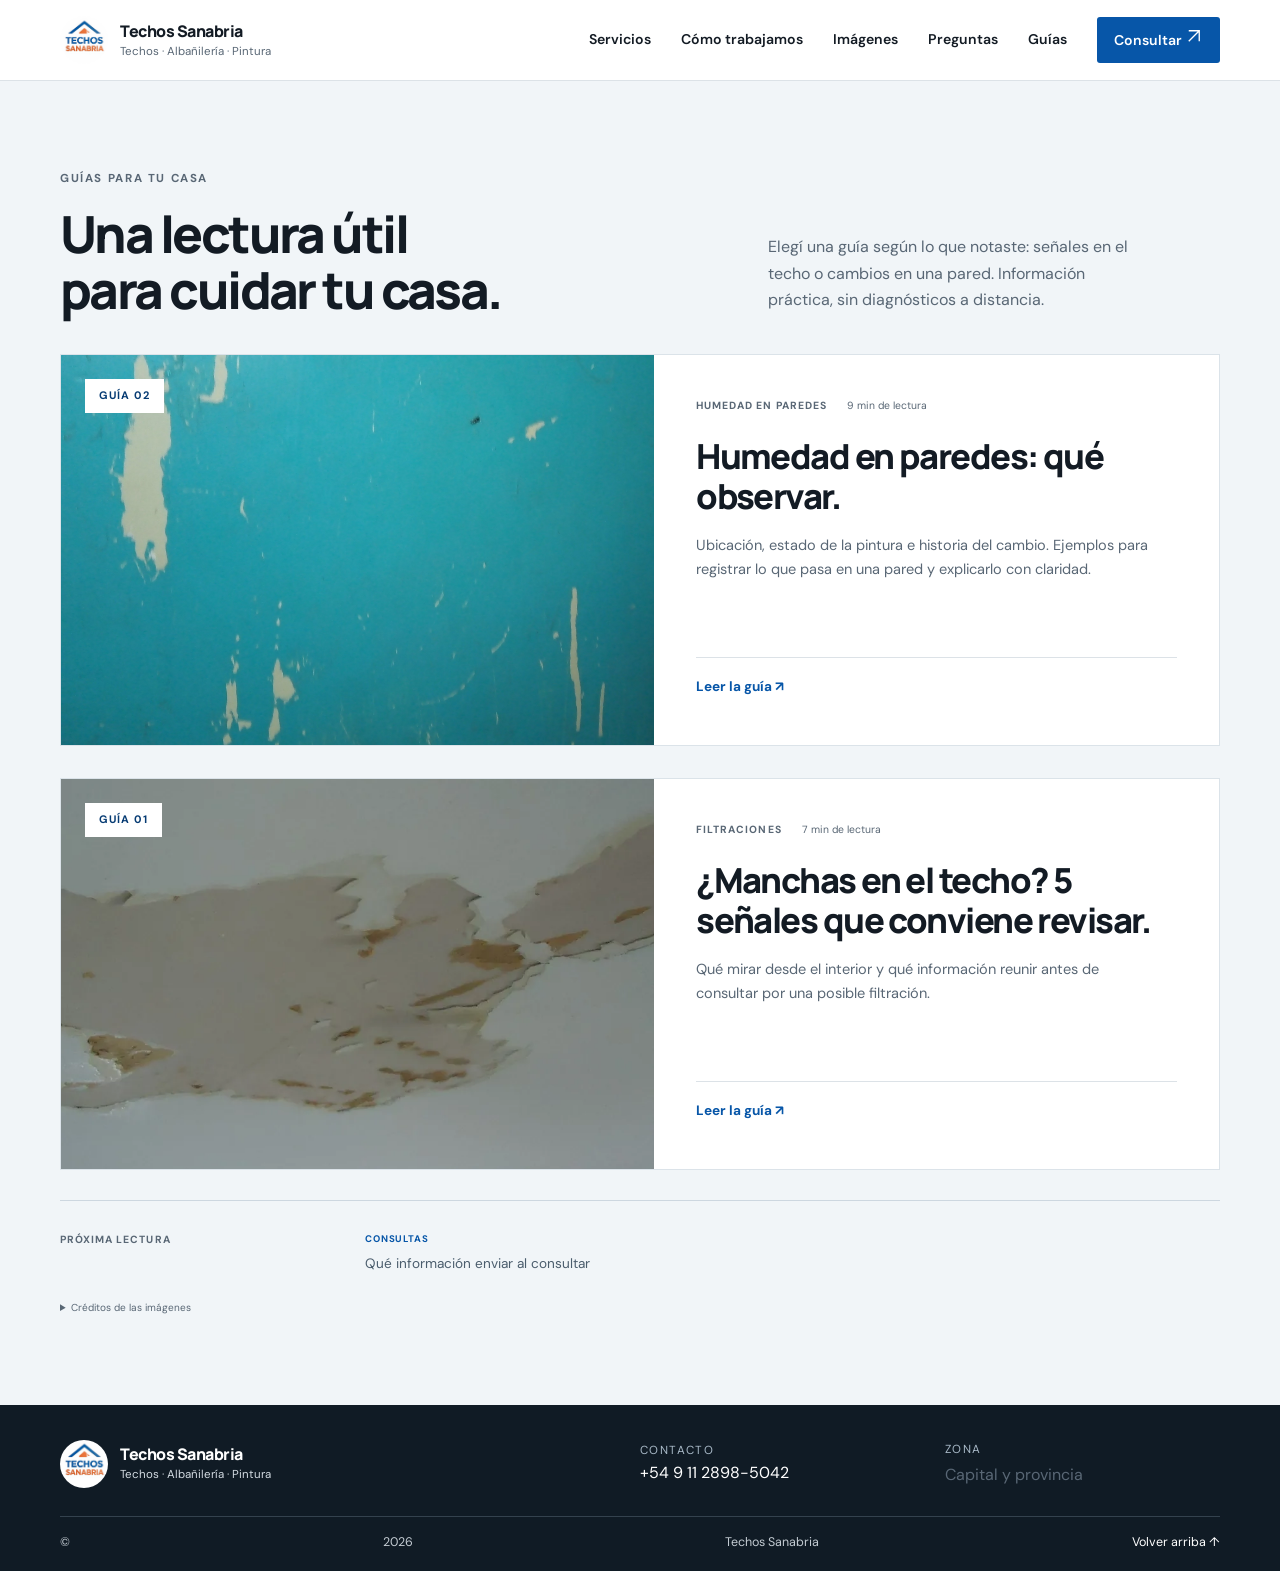
==== blogs/index.html @ 7758b9a6 "Integrate blog index, expand wall humidity guide and fix detail image" ====
<!doctype html><html lang="es-AR"><head><meta charset="utf-8"><meta name="viewport" content="width=device-width, initial-scale=1"><title>Guías para tu casa | Techos Sanabria</title><meta name="description" content="Guías sobre señales de filtración y humedad en paredes. Qué observar y cómo preparar una consulta."><link rel="canonical" href="https://techos-sanabria.com/blogs/"><link rel="stylesheet" href="../style.css"><link rel="stylesheet" href="./guides.css"><link rel="stylesheet" href="./guides-preview.css"><meta property="og:type" content="website"><meta property="og:title" content="Guías para tu casa | Techos Sanabria"><meta property="og:description" content="Guías sobre señales de filtración y humedad en paredes. Qué observar y cómo preparar una consulta."><meta property="og:url" content="https://techos-sanabria.com/blogs/"><meta property="og:image" content="https://techos-sanabria.com/images/blog/humedad-pared-pintura.jpg"><meta name="twitter:card" content="summary_large_image"><meta name="twitter:title" content="Guías para tu casa | Techos Sanabria"><meta name="twitter:description" content="Guías sobre señales de filtración y humedad en paredes. Qué observar y cómo preparar una consulta."><meta name="twitter:image" content="https://techos-sanabria.com/images/blog/humedad-pared-pintura.jpg"></head><body class="guide-page"><a class="skip-link" href="#contenido">Saltar al contenido</a>
<header class="site-header">
    <div class="shell header-inner">
      <a class="brand" href="../#inicio" aria-label="Techos Sanabria, inicio"><img src="../images/logo-techos-sanabria.webp" alt="" width="52" height="52"><span><strong>Techos Sanabria</strong><small>Techos · Albañilería · Pintura</small></span></a>
      <button class="menu-toggle" type="button" aria-expanded="false" aria-controls="site-nav" aria-label="Abrir menú"><span></span><span></span><span></span></button>
      <nav class="site-nav" id="site-nav" aria-label="Navegación principal"><a href="../#servicios">Servicios</a><a href="../#metodo">Cómo trabajamos</a><a href="../#imagenes">Imágenes</a><a href="../#preguntas">Preguntas</a><a href="../#blog">Guías</a><a class="nav-contact" href="../#contacto">Consultar <svg aria-hidden="true" width="18" height="18" viewBox="0 0 24 24" fill="none" stroke="currentColor" stroke-width="1.8"><path d="M5 19 19 5M5 5h14v14"/></svg></a></nav>
    </div>
  </header>
<main id="contenido"><section class="section guide-preview"><div class="shell"><div class="guide-preview-heading"><div><p class="eyebrow">GUÍAS PARA TU CASA</p><h1>Una lectura útil<br>para cuidar tu casa.</h1></div><p>Elegí una guía según lo que notaste: señales en el techo o cambios en una pared. Información práctica, sin diagnósticos a distancia.</p></div><div class="guide-collection"><article class="guide-feature"><a class="guide-feature-image" href="../blogs/humedad-en-paredes-que-observar/" tabindex="-1" aria-hidden="true"><img src="../images/blog/humedad-pared-pintura.jpg" width="2182" height="2420" alt="" loading="lazy" decoding="async"><span>GUÍA 02</span></a><div class="guide-feature-copy"><p class="guide-feature-meta">HUMEDAD EN PAREDES <span>9 min de lectura</span></p><h3><a href="../blogs/humedad-en-paredes-que-observar/">Humedad en paredes: qué observar.</a></h3><p>Ubicación, estado de la pintura e historia del cambio. Ejemplos para registrar lo que pasa en una pared y explicarlo con claridad.</p><a class="guide-feature-cta" href="../blogs/humedad-en-paredes-que-observar/">Leer la guía ↗</a></div></article><article class="guide-feature"><a class="guide-feature-image" href="../blogs/senales-de-filtracion-en-el-techo/" tabindex="-1" aria-hidden="true"><img src="../images/blog/peeling.webp" width="931" height="678" alt="" loading="lazy" decoding="async"><span>GUÍA 01</span></a><div class="guide-feature-copy"><p class="guide-feature-meta">FILTRACIONES <span>7 min de lectura</span></p><h3><a href="../blogs/senales-de-filtracion-en-el-techo/">¿Manchas en el techo? 5 señales que conviene revisar.</a></h3><p>Qué mirar desde el interior y qué información reunir antes de consultar por una posible filtración.</p><a class="guide-feature-cta" href="../blogs/senales-de-filtracion-en-el-techo/">Leer la guía ↗</a></div></article></div><div class="guide-preview-bottom"><p>PRÓXIMA LECTURA</p><ul><li><span>CONSULTAS</span>Qué información enviar al consultar</li></ul></div><details class="guide-preview-credit"><summary>Créditos de las imágenes</summary><p>Fotografías ilustrativas. Pared: <a href="https://commons.wikimedia.org/wiki/File:Paint_peeling_off_bathroom_wall.jpg">Doggo19292 / Wikimedia Commons</a>, <a href="https://creativecommons.org/licenses/by-sa/4.0/">CC BY-SA 4.0</a>, sin modificaciones. Créditos completos en cada artículo.</p></details></div></section></main><footer class="site-footer">
      <div class="shell footer-inner"><a class="brand footer-brand" href="../#inicio"><img src="../images/logo-techos-sanabria.webp" alt="" width="44" height="44" loading="lazy" decoding="async"><span><strong>Techos Sanabria</strong><small>Techos · Albañilería · Pintura</small></span></a><div><span>Contacto</span><a href="tel:+5491128985042">+54 9 11 2898-5042</a></div><div><span>Zona</span><p>Capital y provincia</p></div></div>
      <div class="shell footer-bottom">© <span id="currentYear">2026</span> Techos Sanabria <a href="../#inicio">Volver arriba ↑</a></div>
    </footer><script>const button=document.querySelector('.menu-toggle'),nav=document.querySelector('.site-nav');button.addEventListener('click',()=>{const open=button.getAttribute('aria-expanded')!=='true';button.setAttribute('aria-expanded',String(open));nav.classList.toggle('is-open',open);});nav.querySelectorAll('a').forEach(a=>a.addEventListener('click',()=>{button.setAttribute('aria-expanded','false');nav.classList.remove('is-open');}));</script></body></html>
---- style.css ----
@import url('https://fonts.googleapis.com/css2?family=DM+Sans:wght@400;500;600;700&family=Manrope:wght@400;500;600;700;800&display=swap');
.contact .eyebrow{color:#131b24}.steps li>span{color:#0756a8}.gallery-grid{grid-template-columns:repeat(3,minmax(0,1fr));grid-auto-rows:auto}.gallery-card{margin:0;min-width:0;background:#063b73;display:flex;flex-direction:column;overflow:hidden}.gallery-card img{width:100%;height:260px;object-fit:contain;background:#101b25}.gallery-card figcaption{background:#063b73;color:#fff;padding:14px 16px;display:flex;flex-direction:column;gap:5px}.gallery-card figcaption b{font:700 1rem var(--display)}.gallery-card figcaption span{font-size:.8rem;color:#fff}.gallery-feature{grid-column:span 2;grid-row:span 2}.gallery-feature img{height:420px}.direct-whatsapp{display:block;color:#131b24;font-weight:700;text-decoration:underline;text-underline-offset:3px;margin-top:10px}.no-js-note{font-size:.84rem;font-weight:600;color:#131b24}.gallery-tile,.gallery-feature:not(.gallery-card){display:none}
@media(max-width:800px){.gallery-grid{grid-template-columns:repeat(2,minmax(0,1fr))}.gallery-card img{height:220px}.gallery-feature{grid-column:span 2;grid-row:span 1}.gallery-feature img{height:300px}}
@media(max-width:480px){.gallery-grid{grid-template-columns:1fr}.gallery-feature{grid-column:auto}.gallery-card img,.gallery-feature img{height:260px}}
.hero-photo{min-height:475px;background:var(--white);display:grid;place-items:center;padding:36px;border:1px solid var(--line);border-radius:3px}.gallery-tile{position:relative;overflow:hidden;background:var(--blue-dark);color:white;padding:26px;display:flex;flex-direction:column;justify-content:flex-end}.gallery-tile:before,.gallery-tile:after{content:"";position:absolute;width:220px;height:220px;border:1px solid #ffffff40;border-radius:50%;right:-70px;top:-80px}.gallery-tile:after{width:150px;height:150px;right:-35px;top:-45px}.gallery-tile:nth-child(2){background:var(--orange)}.gallery-tile:nth-child(3){background:#334958}.gallery-tile>span{position:absolute;top:20px;left:24px;font-size:.74rem;letter-spacing:.1em}.gallery-tile b{font:700 1.5rem var(--display)}.gallery-tile small{font-size:.85rem;color:#e4edf6}
:root{--blue:#0756a8;--blue-dark:#063b73;--orange:#f05a24;--ink:#131b24;--muted:#596775;--paper:#f4f6f7;--line:#dce2e7;--white:#fff;--shell:1160px;--sans:'DM Sans',Arial,sans-serif;--display:'Manrope',Arial,sans-serif}*{box-sizing:border-box}html{scroll-behavior:smooth;scroll-padding-top:88px}body{margin:0;color:var(--ink);font-family:var(--sans);font-size:16px;line-height:1.65}img{display:block;max-width:100%}a{color:inherit;text-decoration:none}button,input,textarea{font:inherit}.shell{width:min(var(--shell),calc(100% - 48px));margin-inline:auto}.skip-link{position:absolute;left:12px;top:-60px;background:var(--white);color:var(--blue-dark);padding:10px;z-index:20}.skip-link:focus{top:10px}.site-header{position:sticky;top:0;z-index:10;background:rgba(255,255,255,.97);border-bottom:1px solid var(--line)}.header-inner{min-height:80px;display:flex;align-items:center;justify-content:space-between}.brand{display:flex;align-items:center;gap:12px}.brand img{width:48px;height:48px;object-fit:cover;border-radius:50%}.brand strong,.brand small{display:block}.brand strong{font:800 1rem var(--display);letter-spacing:-.03em}.brand small{font-size:.72rem;color:var(--muted)}.site-nav{display:flex;align-items:center;gap:30px;font-size:.88rem;font-weight:600}.site-nav>a:not(.nav-contact):hover,.phone-link:hover{color:var(--blue)}.nav-contact{background:var(--blue);color:white;padding:10px 17px;border-radius:3px}.nav-contact:hover,.button-primary:hover{background:var(--blue-dark)}.menu-toggle{display:none}.hero{position:relative;overflow:hidden;background:var(--paper);padding:76px 0 70px}.hero-grid{display:grid;grid-template-columns:1.03fr .97fr;align-items:center;gap:58px}.eyebrow{text-transform:uppercase;letter-spacing:.14em;font-size:.72rem;font-weight:700;color:var(--blue);margin:0 0 17px}.eyebrow span{display:inline-block;width:25px;height:2px;background:var(--orange);vertical-align:middle;margin-right:7px}.hero h1,.section h2,.intro h2{font:800 clamp(2.45rem,5vw,4.6rem)/1.06 var(--display);letter-spacing:-.055em;margin:0 0 23px}.hero h1 em,.method h2 em{color:var(--blue);font-style:normal}.lede{font-size:1.08rem;color:var(--muted);max-width:520px}.hero-actions{display:flex;flex-direction:column;align-items:flex-start;gap:16px;margin-top:28px}.button{display:inline-flex;justify-content:center;align-items:center;gap:12px;padding:14px 20px;border:0;border-radius:3px;font-weight:700;cursor:pointer}.button-primary{background:var(--blue);color:white}.phone-link{font-weight:700;color:var(--blue-dark)}.hero-meta{display:flex;gap:25px;border-top:1px solid var(--line);margin-top:34px;padding-top:15px;color:var(--muted);font-size:.83rem}.hero-photo{margin:0;position:relative}.hero-photo>img{width:auto;height:auto;max-width:100%;max-height:470px;object-fit:contain}.hero-photo figcaption{font-size:.7rem;color:var(--muted);padding-top:8px}.hero-stripe{height:8px;background:var(--blue);position:absolute;bottom:0;left:0;right:0}.intro{padding-block:90px 76px;display:grid;grid-template-columns:.7fr 1.3fr;column-gap:40px;align-items:start}.intro .eyebrow{grid-column:1/-1}.intro h2{font-size:clamp(2rem,3.5vw,3.2rem);max-width:480px}.intro-copy{color:var(--muted);max-width:570px;margin:0;font-size:1.05rem}.section{padding-block:88px}.services{background:var(--blue-dark);color:white}.section-heading{max-width:700px;margin-bottom:38px}.section-heading .eyebrow{color:#c4dcf7}.section-heading h2,.faq h2,.contact h2{font-size:clamp(2.15rem,4vw,3.5rem)}.section-heading>p:last-child{color:#e4edf6;max-width:650px}.service-grid{display:grid;grid-template-columns:repeat(3,1fr);gap:16px}.service-card{min-height:315px;background:white;color:var(--ink);padding:30px;display:flex;flex-direction:column;border-top:4px solid var(--orange)}.service-masonry{border-color:var(--blue)}.service-paint{border-color:#f2a324}.service-no{font-size:.68rem;color:var(--blue);font-weight:700;letter-spacing:.12em}.service-card h3{font:700 1.6rem var(--display);margin:50px 0 5px;letter-spacing:-.035em}.service-card p{color:var(--muted);font-size:.92rem;margin:8px 0 20px}.service-card>a{color:var(--blue);font-size:.85rem;font-weight:700;margin-top:auto}.method{background:#fff}.method-grid{display:grid;grid-template-columns:.9fr 1.1fr;gap:95px;align-items:center}.method h2{font-size:clamp(2.4rem,4vw,3.7rem)}.method-grid>div>p:last-child{color:var(--muted);max-width:430px}.steps{list-style:none;padding:0;margin:0}.steps li{display:flex;gap:24px;border-bottom:1px solid var(--line);padding:22px 0}.steps li>span{font:700 1rem var(--display);color:var(--orange)}.steps h3{font:700 1.1rem var(--display);margin:0}.steps p{color:var(--muted);margin:4px 0 0;font-size:.9rem}.gallery{background:var(--paper)}.gallery .section-heading>p:last-child{color:var(--muted)}.gallery-grid{display:grid;grid-template-columns:1.4fr 1fr 1fr;grid-auto-rows:240px;gap:14px}.gallery-grid figure{margin:0;position:relative;overflow:hidden;background:#d5dce2}.gallery-grid figure img{width:100%;height:100%;object-fit:cover}.gallery-feature{grid-row:span 2}.gallery-grid figcaption{position:absolute;inset:auto 0 0;padding:35px 18px 15px;color:white;background:linear-gradient(transparent,rgba(9,19,29,.83));display:flex;flex-direction:column}.gallery-grid figcaption b{font:700 1rem var(--display)}.gallery-grid figcaption span{font-size:.78rem}.details{background:#fff}.details-grid{display:grid;grid-template-columns:1fr .8fr;gap:90px;align-items:center}.details-grid h2{font-size:clamp(2.2rem,4vw,3.4rem)}.details-grid>div>p:last-child{color:var(--muted);max-width:480px}.details-card{padding:30px;background:var(--paper);border-top:4px solid var(--orange)}.details-card h3{font:700 1.25rem var(--display);margin:0 0 16px}.details-card dl{margin:0 0 18px}.details-card dl div{display:flex;justify-content:space-between;gap:12px;border-bottom:1px solid var(--line);padding:9px 0;font-size:.9rem}.details-card dd{font-weight:700;margin:0}.details-card>a{color:var(--blue);font-weight:700;font-size:.88rem}.faq{background:var(--paper)}.faq-grid{display:grid;grid-template-columns:.8fr 1.2fr;gap:85px}.faq-grid>div:first-child>p:last-child{color:var(--muted)}.faq-list details{border-bottom:1px solid #cbd3da;padding:19px 0}.faq-list summary{font-weight:700;cursor:pointer;list-style:none;display:flex;justify-content:space-between;gap:18px}.faq-list summary::-webkit-details-marker{display:none}.faq-list summary:after{content:'+';color:var(--orange);font-size:1.2rem}.faq-list details[open] summary:after{content:'−'}.faq-list details p{color:var(--muted);margin:12px 28px 0 0;font-size:.92rem}.contact{background:var(--orange);color:#1f170f}.contact .eyebrow{color:#3c251a}.contact-grid{display:grid;grid-template-columns:1fr .85fr;gap:90px;align-items:center}.contact-grid>div>p:not(.eyebrow){max-width:510px}.contact h2{max-width:580px}.contact-phone{display:block;font:800 1.3rem var(--display);margin-top:25px}.address{font-size:.9rem}.contact form{background:white;padding:28px;display:grid;gap:9px}.contact label{font-weight:700;font-size:.82rem}.contact label small{font-weight:400;color:var(--muted)}.contact input,.contact textarea{border:1px solid #cbd3da;padding:12px;width:100%;border-radius:2px;color:var(--ink)}.contact input:focus,.contact textarea:focus{outline:3px solid #8ab6e4;border-color:var(--blue)}.button-dark{background:var(--blue-dark);color:white;margin-top:8px}.button-dark:hover{background:var(--blue)}.form-note{font-size:.8rem;color:var(--muted);margin:0}.site-footer{background:#101b25;color:white;padding:35px 0 18px}.footer-inner{display:grid;grid-template-columns:2fr 1fr 1fr;gap:30px;align-items:center}.footer-brand small{color:#d3dbe2}.footer-inner>div>span{display:block;color:#a9bac8;font-size:.73rem;text-transform:uppercase;letter-spacing:.12em}.footer-inner>div>a,.footer-inner>div>p{margin:3px 0 0}.footer-bottom{border-top:1px solid #34424e;margin-top:28px;padding-top:15px;display:flex;justify-content:space-between;color:#c4ccd3;font-size:.78rem}.footer-bottom a{color:white}:focus-visible{outline:3px solid var(--orange);outline-offset:3px}::selection{background:var(--orange);color:#fff}@media(max-width:800px){.shell{width:min(var(--shell),calc(100% - 36px))}.header-inner{min-height:72px}.menu-toggle{display:flex;width:44px;height:44px;border:1px solid var(--line);background:white;flex-direction:column;align-items:center;justify-content:center;gap:5px}.menu-toggle span{width:19px;height:2px;background:var(--ink)}.site-nav{display:none;position:absolute;top:71px;left:0;right:0;background:white;padding:20px 24px 25px;box-shadow:0 10px 15px #13283a1a;align-items:stretch;gap:5px}.site-nav.is-open{display:flex;flex-direction:column}.site-nav>a{padding:10px}.nav-contact{text-align:center}.hero{padding:48px 0}.hero-grid{grid-template-columns:1fr;gap:34px}.hero-photo{min-height:0;padding:24px}.hero-photo>img{max-height:min(70vw,440px)}.intro{padding-block:64px;grid-template-columns:1fr;gap:10px}.intro .eyebrow{grid-column:auto}.section{padding-block:65px}.service-grid{grid-template-columns:1fr}.service-card{min-height:260px}.service-card h3{margin-top:30px}.method-grid,.details-grid,.faq-grid,.contact-grid{grid-template-columns:1fr;gap:34px}.gallery-grid{grid-template-columns:1fr 1fr;grid-auto-rows:200px}.gallery-feature{grid-column:span 2;grid-row:span 1}.footer-inner{grid-template-columns:1fr 1fr}.footer-brand{grid-column:1/-1}}@media(max-width:480px){.hero h1{font-size:2.5rem}.hero-meta{gap:12px;flex-direction:column}.gallery-grid{grid-auto-rows:160px;gap:9px}.gallery-feature{grid-column:span 2}.gallery-grid figcaption{padding:27px 12px 10px}.contact form{padding:20px}.footer-inner{grid-template-columns:1fr}.footer-brand{grid-column:auto}.footer-bottom{gap:10px}.brand small{font-size:.65rem}}@media(prefers-reduced-motion:reduce){*,*::before,*::after{scroll-behavior:auto!important;transition:none!important;animation:none!important}}
---- blogs/guides.css ----
/* Shared editorial components for Techos Sanabria guides. */
.guide-page{background:#fff}.guide-page main{overflow:clip}.guide-page h1,.guide-page h2,.guide-page h3{font-family:var(--display);letter-spacing:-.045em;line-height:1.13}.guide-page h2{font-size:clamp(1.8rem,3vw,2.6rem);margin:0 0 22px}.guide-page h3{font-size:1.35rem}.guide-page p{color:var(--muted)}.guide-page a{transition:color .2s}.guide-page section[id]{scroll-margin-top:110px}.guide-hero{background:#f2f5f7;padding:27px 0 58px;border-bottom:1px solid var(--line);position:relative}.guide-hero:after{content:'';height:5px;width:28%;position:absolute;bottom:0;background:var(--orange)}.guide-breadcrumb{display:flex;flex-wrap:wrap;gap:11px;font-size:.75rem;color:var(--muted);margin-bottom:42px}.guide-breadcrumb a:hover{color:var(--blue)}.guide-hero-grid{display:grid;grid-template-columns:1.05fr 1fr;gap:54px;align-items:center}.guide-kicker{font-size:.68rem;letter-spacing:.13em;font-weight:700;color:var(--blue)!important;margin:0 0 19px;line-height:1.6}.guide-hero .guide-kicker{display:flex;flex-wrap:wrap;gap:10px 22px}.guide-kicker>span{color:var(--muted);font-weight:500}.guide-hero h1{font-size:clamp(2.8rem,4.3vw,4.25rem);font-weight:800;line-height:1.06;margin:0 0 23px}.guide-hero h1 em{font-style:normal;color:var(--blue);display:block}.guide-deck{font-size:1.05rem;line-height:1.7;max-width:470px}.guide-meta{display:flex;gap:20px;flex-wrap:wrap;font-size:.74rem;border-top:1px solid #cbd5dd;padding-top:16px;margin:25px 0;color:var(--muted)}.guide-text-link{display:inline-flex;gap:24px;align-items:center;font-weight:700;color:var(--blue);font-size:.9rem;padding:8px 0;border-bottom:1px solid var(--blue)}.guide-cover{margin:0;position:relative;padding-bottom:30px}.guide-cover>img{width:100%;height:480px;object-fit:cover}.guide-cover-label{position:absolute;bottom:63px;left:-20px;right:35px;background:var(--blue-dark);color:#fff;display:flex;align-items:center;gap:20px;padding:22px 25px;font-size:.85rem}.guide-cover-label>span:first-child{font-size:2rem;color:#ffa77e}.guide-cover figcaption{font-size:.65rem;color:var(--muted);padding-top:10px}.guide-layout{display:grid;grid-template-columns:235px minmax(0,1fr);gap:75px;align-items:start;padding-top:60px;padding-bottom:70px}.guide-index{position:sticky;top:115px}.guide-index>p{font-size:.65rem;letter-spacing:.14em;font-weight:700;color:var(--ink)}.guide-index>a{display:flex;gap:15px;border-bottom:1px solid var(--line);font-size:.8rem;padding:15px 0;color:var(--muted)}.guide-index>a:hover{color:var(--blue)}.guide-index>a span{color:var(--blue);font-weight:700}.guide-index-note{font-size:.74rem;line-height:1.8;margin-top:28px;border-left:3px solid var(--orange);padding-left:16px;color:var(--muted)}.guide-content{max-width:790px;min-width:0}.guide-summary{background:#edf4fa;border-top:3px solid var(--blue);padding:32px 36px;margin-bottom:60px}.guide-summary h2{font-size:1.65rem}.guide-summary ul{padding-left:20px;margin:0;color:var(--muted);font-size:.92rem}.guide-summary li{padding:6px 0}.guide-summary li::marker{color:var(--blue)}.guide-section{margin:0 0 60px}.guide-intro{font-size:1rem;margin-bottom:30px}.guide-sign{display:grid;grid-template-columns:65px minmax(0,1fr);gap:14px;border-top:1px solid var(--line);padding:30px 0}.guide-sign-number{font:800 2.6rem var(--display);letter-spacing:-.06em;color:#7795b3;line-height:1}.guide-sign h3{margin:0 0 12px}.guide-sign p{font-size:.94rem;margin:0 0 16px;line-height:1.8}.guide-sign .guide-observe{background:#f5f7f8;padding:12px 15px;margin:0;font-size:.82rem;line-height:1.7;border-left:2px solid var(--orange)}.guide-observe strong{display:block;color:var(--blue-dark);font-size:.65rem;text-transform:uppercase;letter-spacing:.09em;margin-bottom:4px}.guide-detail-photo{margin:10px 0 30px}.guide-detail-photo img{width:100%;height:290px;object-fit:cover;object-position:center 43%}.guide-detail-photo figcaption{font-size:.73rem;color:var(--muted);padding:10px 0}.guide-safety{display:flex;gap:20px;background:#fff4eb;border:1px solid #f1d6c1;border-left:4px solid var(--orange);padding:25px;margin:0 0 60px}.guide-safety-icon{flex:none;width:30px;height:30px;border:1px solid #a63b10;border-radius:50%;text-align:center;color:#a63b10;font-weight:700;line-height:28px}.guide-safety h2{font-size:1.2rem;margin:0 0 10px}.guide-safety p{font-size:.85rem;line-height:1.8;margin:0;color:#654b3d}.guide-comparison{display:grid;grid-template-columns:1fr 1fr;border:1px solid var(--line);margin-top:26px}.guide-comparison>div{padding:26px}.guide-comparison>div+div{background:#edf4fa}.guide-small-label{font-size:.61rem;letter-spacing:.09em;color:var(--blue);font-weight:700}.guide-comparison h3{font-size:1.2rem;margin:14px 0}.guide-comparison p{font-size:.87rem;margin:0}.guide-checklist{padding:36px;background:#f2f5f7}.guide-checklist>p:not(.guide-kicker){font-size:.93rem}.guide-checklist ol{list-style:none;padding:0;margin:26px 0}.guide-checklist li{display:flex;gap:18px;padding:16px 0;border-top:1px solid #d5dfe6}.guide-checklist li>span{font:700 .8rem var(--display);color:var(--blue);padding-top:3px}.guide-checklist strong{font-size:.96rem}.guide-checklist li p{margin:4px 0 0;font-size:.85rem}.guide-faq details{border-bottom:1px solid var(--line)}.guide-faq summary{cursor:pointer;display:flex;justify-content:space-between;gap:20px;padding:20px 0;list-style:none;font-size:.93rem;font-weight:700}.guide-faq summary::-webkit-details-marker{display:none}.guide-faq summary:after{content:'+';color:var(--blue)}.guide-faq details[open] summary:after{content:'−'}.guide-faq details p{margin:0 0 20px;font-size:.9rem}.guide-contact{background:var(--blue-dark);color:white;padding:60px 0}.guide-contact-grid{display:grid;grid-template-columns:1.2fr 1fr;gap:65px;align-items:center}.guide-contact .guide-kicker{color:#a8d2fb!important}.guide-contact h2{font-size:clamp(2rem,3vw,2.9rem);max-width:620px}.guide-contact p:not(.guide-kicker){color:#d2e0ef;font-size:.94rem;max-width:570px;margin-bottom:0}.guide-contact .button{background:white;color:var(--blue-dark);width:100%;font-size:.9rem;padding:19px 22px}.guide-contact .button:hover{background:#e6f0fa}.guide-contact-caption{display:block;text-align:center;margin-top:16px;font-size:.74rem;color:#c1d4e8}.guide-related{padding-top:60px;padding-bottom:35px;display:grid;grid-template-columns:1fr 1fr;gap:70px}.guide-related h2{font-size:1.8rem;max-width:380px}.guide-related-links a{display:block;border-top:1px solid var(--line);padding:15px 0;color:var(--blue-dark);font-weight:700;font-size:.93rem}.guide-related-links span{display:block;text-transform:uppercase;font-size:.62rem;letter-spacing:.1em;color:var(--muted);margin-bottom:8px}.guide-related-links b{float:right}.guide-credits{padding-bottom:45px;color:var(--muted);font-size:.72rem}.guide-credits summary{cursor:pointer}.guide-credits p{max-width:800px}.guide-credits a{text-decoration:underline}.guide-page .footer-bottom{gap:12px;flex-wrap:wrap}
@media(max-width:1000px){.guide-hero-grid{gap:30px}.guide-cover>img{height:420px}.guide-layout{grid-template-columns:190px minmax(0,1fr);gap:35px}.guide-contact-grid{gap:35px}.guide-hero h1{font-size:3rem}}
@media(max-width:800px){.guide-hero{padding:22px 0 35px}.guide-breadcrumb{font-size:.67rem;margin-bottom:30px}.guide-hero-grid{grid-template-columns:1fr;gap:28px}.guide-hero h1{font-size:clamp(2.4rem,8vw,3.8rem);max-width:640px}.guide-deck{max-width:none;font-size:1rem}.guide-meta{margin:20px 0}.guide-cover>img{height:330px}.guide-cover-label{left:0;right:22px;bottom:56px;padding:16px 20px}.guide-cover figcaption{font-size:.63rem}.guide-layout{grid-template-columns:1fr;gap:30px;padding-top:30px;padding-bottom:30px}.guide-index{position:static;border-bottom:1px solid var(--line);padding-bottom:18px}.guide-index>p{margin:0 0 9px}.guide-index>a{display:inline-flex;border:0;margin-right:20px;padding:5px 0;font-size:.74rem}.guide-index-note{display:none}.guide-summary{padding:25px;margin-bottom:40px}.guide-section{margin-bottom:40px}.guide-contact-grid{grid-template-columns:1fr;gap:25px}.guide-contact{padding:40px 0}.guide-related{grid-template-columns:1fr;gap:15px;padding-top:40px}.guide-checklist{padding:25px}.guide-safety{padding:20px;gap:13px;margin-bottom:40px}.guide-sign{grid-template-columns:43px minmax(0,1fr);gap:12px;padding:25px 0}.guide-sign-number{font-size:2.1rem}.guide-sign h3{font-size:1.25rem}.guide-comparison{grid-template-columns:1fr}.guide-comparison>div{padding:22px}.guide-detail-photo img{height:230px}}
@media(max-width:380px){.guide-cover>img{height:280px}.guide-cover-label{font-size:.75rem;gap:12px}.guide-kicker{font-size:.61rem}.guide-index>a{margin-right:13px}}
.guide-related-links a{position:relative;padding-right:28px}.guide-related-links svg{position:absolute;right:0;bottom:20px}.guide-cover-label>svg{flex:none;width:30px;height:30px;color:#ffa77e}.guide-contact .button svg{flex:none}
/* Long-form text provides a reading rhythm between visual components. */
.guide-prose{max-width:70ch;font-size:1rem;line-height:1.9;color:var(--muted)}.guide-prose p{margin:0 0 22px}.guide-opening{margin-bottom:40px}.guide-interlude{margin:30px 0 45px}.guide-prose h2{margin-top:0;margin-bottom:22px;color:var(--ink)}
@media(max-width:800px){.guide-prose{font-size:.96rem;line-height:1.85}.guide-opening{margin-bottom:30px}.guide-interlude{margin:24px 0 35px}}
---- blogs/guides-preview.css ----
/* Landing guide feature. Reuse guide-feature in a grid as more articles go live. */
.guide-preview{background:#f1f5f8}.guide-preview-heading{display:grid;grid-template-columns:1.4fr 1fr;gap:75px;align-items:end;margin-bottom:36px}.guide-preview-heading h2{font:800 clamp(2.3rem,4vw,3.5rem)/1.1 var(--display);letter-spacing:-.05em;margin:0}.guide-preview-heading h2 em{font-style:normal;color:var(--blue)}.guide-preview-heading>p{color:var(--muted);font-size:1rem;max-width:380px;margin:0 0 4px}.guide-feature{display:grid;grid-template-columns:1.05fr 1fr;background:white;border:1px solid #dbe3e9}.guide-feature-image{position:relative;display:block;overflow:hidden;min-height:390px}.guide-feature-image img{width:100%;height:100%;position:absolute;inset:0;object-fit:cover;transition:transform .35s}.guide-feature:hover .guide-feature-image img{transform:scale(1.025)}.guide-feature-image>span{position:absolute;left:24px;top:24px;padding:8px 14px;background:white;color:var(--blue-dark);font-size:.68rem;letter-spacing:.1em;font-weight:700}.guide-feature-copy{padding:42px;display:flex;flex-direction:column;align-items:start}.guide-feature-meta{font-size:.65rem;letter-spacing:.1em;font-weight:700;color:var(--blue);display:flex;flex-wrap:wrap;gap:20px;margin:0 0 22px}.guide-feature-meta span{font-weight:400;letter-spacing:0;color:var(--muted)}.guide-feature h3{font:800 clamp(1.75rem,2.7vw,2.5rem)/1.16 var(--display);letter-spacing:-.045em;margin:0 0 18px}.guide-feature h3 a:hover{color:var(--blue)}.guide-feature-copy>p:not(.guide-feature-meta){font-size:.91rem;color:var(--muted);margin:0 0 30px;max-width:460px}.guide-feature-cta{display:flex;justify-content:space-between;align-items:center;gap:35px;width:100%;padding:18px 0 4px;border-top:1px solid var(--line);margin-top:auto;color:var(--blue);font-weight:700;font-size:.85rem}.guide-feature-cta span{font-size:1.3rem}.guide-preview-bottom{display:grid;grid-template-columns:1fr 3fr;gap:20px;padding-top:30px;margin-top:30px;border-top:1px solid #cdd7e0}.guide-preview-bottom>p{font-size:.65rem;font-weight:700;letter-spacing:.1em;color:var(--muted);margin:0}.guide-preview-bottom ul{display:grid;grid-template-columns:1fr 1fr;gap:30px;list-style:none;padding:0;margin:0}.guide-preview-bottom li{font-size:.85rem;color:#4b5d6d}.guide-preview-bottom li span{display:block;font-size:.6rem;letter-spacing:.09em;color:var(--blue);font-weight:700;margin-bottom:7px}.guide-preview-credit{font-size:.63rem;color:var(--muted);margin:24px 0 0}.guide-preview-credit a{text-decoration:underline}
@media(max-width:800px){.guide-preview-heading{grid-template-columns:1fr;gap:20px;margin-bottom:25px}.guide-preview-heading>p{max-width:520px;font-size:.95rem}.guide-feature{grid-template-columns:1fr}.guide-feature-image{min-height:260px}.guide-feature-copy{padding:26px}.guide-feature-meta{margin-bottom:16px}.guide-preview-bottom{grid-template-columns:1fr;gap:16px;margin-top:24px;padding-top:22px}.guide-preview-bottom ul{gap:20px}.guide-preview-bottom li{font-size:.8rem}}
@media(prefers-reduced-motion:reduce){.guide-feature-image img{transition:none}.guide-feature:hover .guide-feature-image img{transform:none}}
.guide-feature-cta svg{flex:none}

/* Shared spacing for the home collection and the guide index. */
.guide-collection{display:grid;gap:32px}.guide-preview-bottom a{color:var(--blue);font-weight:700;text-decoration:underline;text-underline-offset:4px}.guide-preview-credit summary{cursor:pointer}.guide-preview-credit p{max-width:75ch}
.guide-preview-heading h1{font:800 clamp(2.3rem,4vw,3.5rem)/1.1 var(--display);letter-spacing:-.05em;margin:0}
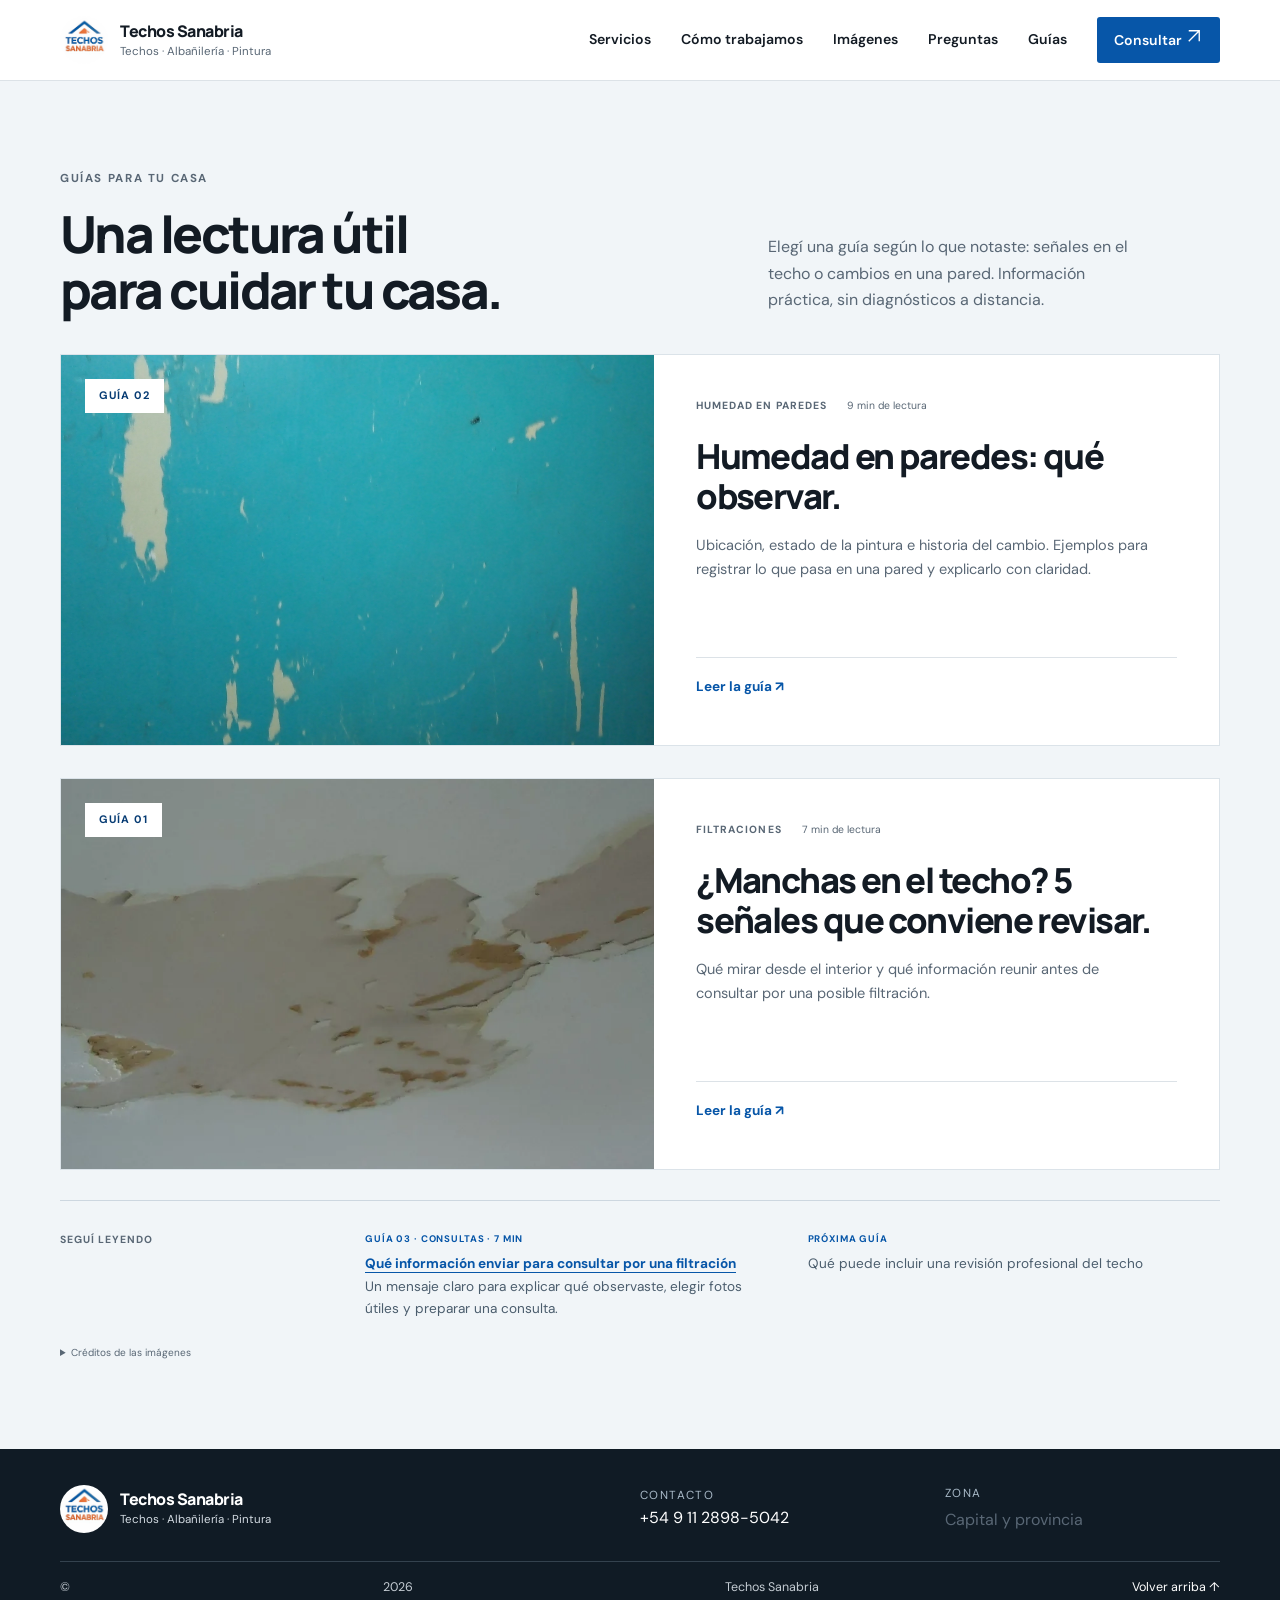
==== commit 3399082a: "Publish Techos Sanabria guide about leak inquiries" ====
--- a/blogs/index.html
+++ b/blogs/index.html
@@ -1,4 +1,4 @@
-<!doctype html><html lang="es-AR"><head><meta charset="utf-8"><meta name="viewport" content="width=device-width, initial-scale=1"><title>Guías para tu casa | Techos Sanabria</title><meta name="description" content="Guías sobre señales de filtración y humedad en paredes. Qué observar y cómo preparar una consulta."><link rel="canonical" href="https://techos-sanabria.com/blogs/"><link rel="stylesheet" href="../style.css"><link rel="stylesheet" href="./guides.css"><link rel="stylesheet" href="./guides-preview.css"><meta property="og:type" content="website"><meta property="og:title" content="Guías para tu casa | Techos Sanabria"><meta property="og:description" content="Guías sobre señales de filtración y humedad en paredes. Qué observar y cómo preparar una consulta."><meta property="og:url" content="https://techos-sanabria.com/blogs/"><meta property="og:image" content="https://techos-sanabria.com/images/blog/humedad-pared-pintura.jpg"><meta name="twitter:card" content="summary_large_image"><meta name="twitter:title" content="Guías para tu casa | Techos Sanabria"><meta name="twitter:description" content="Guías sobre señales de filtración y humedad en paredes. Qué observar y cómo preparar una consulta."><meta name="twitter:image" content="https://techos-sanabria.com/images/blog/humedad-pared-pintura.jpg"></head><body class="guide-page"><a class="skip-link" href="#contenido">Saltar al contenido</a>
+<!doctype html><html lang="es-AR"><head><meta charset="utf-8"><meta name="viewport" content="width=device-width, initial-scale=1"><title>Guías para tu casa | Techos Sanabria</title><meta name="description" content="Guías para reconocer señales en el techo y las paredes, y preparar una consulta con información clara."><link rel="canonical" href="https://techos-sanabria.com/blogs/"><link rel="stylesheet" href="../style.css"><link rel="stylesheet" href="./guides.css"><link rel="stylesheet" href="./guides-preview.css"><meta property="og:type" content="website"><meta property="og:title" content="Guías para tu casa | Techos Sanabria"><meta property="og:description" content="Guías sobre señales de filtración y humedad en paredes. Qué observar y cómo preparar una consulta."><meta property="og:url" content="https://techos-sanabria.com/blogs/"><meta property="og:image" content="https://techos-sanabria.com/images/blog/humedad-pared-pintura.jpg"><meta name="twitter:card" content="summary_large_image"><meta name="twitter:title" content="Guías para tu casa | Techos Sanabria"><meta name="twitter:description" content="Guías sobre señales de filtración y humedad en paredes. Qué observar y cómo preparar una consulta."><meta name="twitter:image" content="https://techos-sanabria.com/images/blog/humedad-pared-pintura.jpg"></head><body class="guide-page"><a class="skip-link" href="#contenido">Saltar al contenido</a>
 <header class="site-header">
     <div class="shell header-inner">
       <a class="brand" href="../#inicio" aria-label="Techos Sanabria, inicio"><img src="../images/logo-techos-sanabria.webp" alt="" width="52" height="52"><span><strong>Techos Sanabria</strong><small>Techos · Albañilería · Pintura</small></span></a>
@@ -6,7 +6,7 @@
       <nav class="site-nav" id="site-nav" aria-label="Navegación principal"><a href="../#servicios">Servicios</a><a href="../#metodo">Cómo trabajamos</a><a href="../#imagenes">Imágenes</a><a href="../#preguntas">Preguntas</a><a href="../#blog">Guías</a><a class="nav-contact" href="../#contacto">Consultar <svg aria-hidden="true" width="18" height="18" viewBox="0 0 24 24" fill="none" stroke="currentColor" stroke-width="1.8"><path d="M5 19 19 5M5 5h14v14"/></svg></a></nav>
     </div>
   </header>
-<main id="contenido"><section class="section guide-preview"><div class="shell"><div class="guide-preview-heading"><div><p class="eyebrow">GUÍAS PARA TU CASA</p><h1>Una lectura útil<br>para cuidar tu casa.</h1></div><p>Elegí una guía según lo que notaste: señales en el techo o cambios en una pared. Información práctica, sin diagnósticos a distancia.</p></div><div class="guide-collection"><article class="guide-feature"><a class="guide-feature-image" href="../blogs/humedad-en-paredes-que-observar/" tabindex="-1" aria-hidden="true"><img src="../images/blog/humedad-pared-pintura.jpg" width="2182" height="2420" alt="" loading="lazy" decoding="async"><span>GUÍA 02</span></a><div class="guide-feature-copy"><p class="guide-feature-meta">HUMEDAD EN PAREDES <span>9 min de lectura</span></p><h3><a href="../blogs/humedad-en-paredes-que-observar/">Humedad en paredes: qué observar.</a></h3><p>Ubicación, estado de la pintura e historia del cambio. Ejemplos para registrar lo que pasa en una pared y explicarlo con claridad.</p><a class="guide-feature-cta" href="../blogs/humedad-en-paredes-que-observar/">Leer la guía ↗</a></div></article><article class="guide-feature"><a class="guide-feature-image" href="../blogs/senales-de-filtracion-en-el-techo/" tabindex="-1" aria-hidden="true"><img src="../images/blog/peeling.webp" width="931" height="678" alt="" loading="lazy" decoding="async"><span>GUÍA 01</span></a><div class="guide-feature-copy"><p class="guide-feature-meta">FILTRACIONES <span>7 min de lectura</span></p><h3><a href="../blogs/senales-de-filtracion-en-el-techo/">¿Manchas en el techo? 5 señales que conviene revisar.</a></h3><p>Qué mirar desde el interior y qué información reunir antes de consultar por una posible filtración.</p><a class="guide-feature-cta" href="../blogs/senales-de-filtracion-en-el-techo/">Leer la guía ↗</a></div></article></div><div class="guide-preview-bottom"><p>PRÓXIMA LECTURA</p><ul><li><span>CONSULTAS</span>Qué información enviar al consultar</li></ul></div><details class="guide-preview-credit"><summary>Créditos de las imágenes</summary><p>Fotografías ilustrativas. Pared: <a href="https://commons.wikimedia.org/wiki/File:Paint_peeling_off_bathroom_wall.jpg">Doggo19292 / Wikimedia Commons</a>, <a href="https://creativecommons.org/licenses/by-sa/4.0/">CC BY-SA 4.0</a>, sin modificaciones. Créditos completos en cada artículo.</p></details></div></section></main><footer class="site-footer">
+<main id="contenido"><section class="section guide-preview"><div class="shell"><div class="guide-preview-heading"><div><p class="eyebrow">GUÍAS PARA TU CASA</p><h1>Una lectura útil<br>para cuidar tu casa.</h1></div><p>Elegí una guía según lo que notaste: señales en el techo o cambios en una pared. Información práctica, sin diagnósticos a distancia.</p></div><div class="guide-collection"><article class="guide-feature"><a class="guide-feature-image" href="../blogs/humedad-en-paredes-que-observar/" tabindex="-1" aria-hidden="true"><img src="../images/blog/humedad-pared-pintura.jpg" width="2182" height="2420" alt="" loading="lazy" decoding="async"><span>GUÍA 02</span></a><div class="guide-feature-copy"><p class="guide-feature-meta">HUMEDAD EN PAREDES <span>9 min de lectura</span></p><h3><a href="../blogs/humedad-en-paredes-que-observar/">Humedad en paredes: qué observar.</a></h3><p>Ubicación, estado de la pintura e historia del cambio. Ejemplos para registrar lo que pasa en una pared y explicarlo con claridad.</p><a class="guide-feature-cta" href="../blogs/humedad-en-paredes-que-observar/">Leer la guía ↗</a></div></article><article class="guide-feature"><a class="guide-feature-image" href="../blogs/senales-de-filtracion-en-el-techo/" tabindex="-1" aria-hidden="true"><img src="../images/blog/peeling.webp" width="931" height="678" alt="" loading="lazy" decoding="async"><span>GUÍA 01</span></a><div class="guide-feature-copy"><p class="guide-feature-meta">FILTRACIONES <span>7 min de lectura</span></p><h3><a href="../blogs/senales-de-filtracion-en-el-techo/">¿Manchas en el techo? 5 señales que conviene revisar.</a></h3><p>Qué mirar desde el interior y qué información reunir antes de consultar por una posible filtración.</p><a class="guide-feature-cta" href="../blogs/senales-de-filtracion-en-el-techo/">Leer la guía ↗</a></div></article></div><div class="guide-preview-bottom"><p>SEGUÍ LEYENDO</p><ul><li><span>GUÍA 03 · CONSULTAS · 7 MIN</span><a href="../blogs/que-enviar-para-consultar-por-una-filtracion/">Qué información enviar para consultar por una filtración</a><br>Un mensaje claro para explicar qué observaste, elegir fotos útiles y preparar una consulta.</li><li><span>PRÓXIMA GUÍA</span>Qué puede incluir una revisión profesional del techo</li></ul></div><details class="guide-preview-credit"><summary>Créditos de las imágenes</summary><p>Fotografías ilustrativas. Pared: <a href="https://commons.wikimedia.org/wiki/File:Paint_peeling_off_bathroom_wall.jpg">Doggo19292 / Wikimedia Commons</a>, <a href="https://creativecommons.org/licenses/by-sa/4.0/">CC BY-SA 4.0</a>, sin modificaciones. Créditos completos en cada artículo.</p></details></div></section></main><footer class="site-footer">
       <div class="shell footer-inner"><a class="brand footer-brand" href="../#inicio"><img src="../images/logo-techos-sanabria.webp" alt="" width="44" height="44" loading="lazy" decoding="async"><span><strong>Techos Sanabria</strong><small>Techos · Albañilería · Pintura</small></span></a><div><span>Contacto</span><a href="tel:+5491128985042">+54 9 11 2898-5042</a></div><div><span>Zona</span><p>Capital y provincia</p></div></div>
       <div class="shell footer-bottom">© <span id="currentYear">2026</span> Techos Sanabria <a href="../#inicio">Volver arriba ↑</a></div>
     </footer><script>const button=document.querySelector('.menu-toggle'),nav=document.querySelector('.site-nav');button.addEventListener('click',()=>{const open=button.getAttribute('aria-expanded')!=='true';button.setAttribute('aria-expanded',String(open));nav.classList.toggle('is-open',open);});nav.querySelectorAll('a').forEach(a=>a.addEventListener('click',()=>{button.setAttribute('aria-expanded','false');nav.classList.remove('is-open');}));</script></body></html>
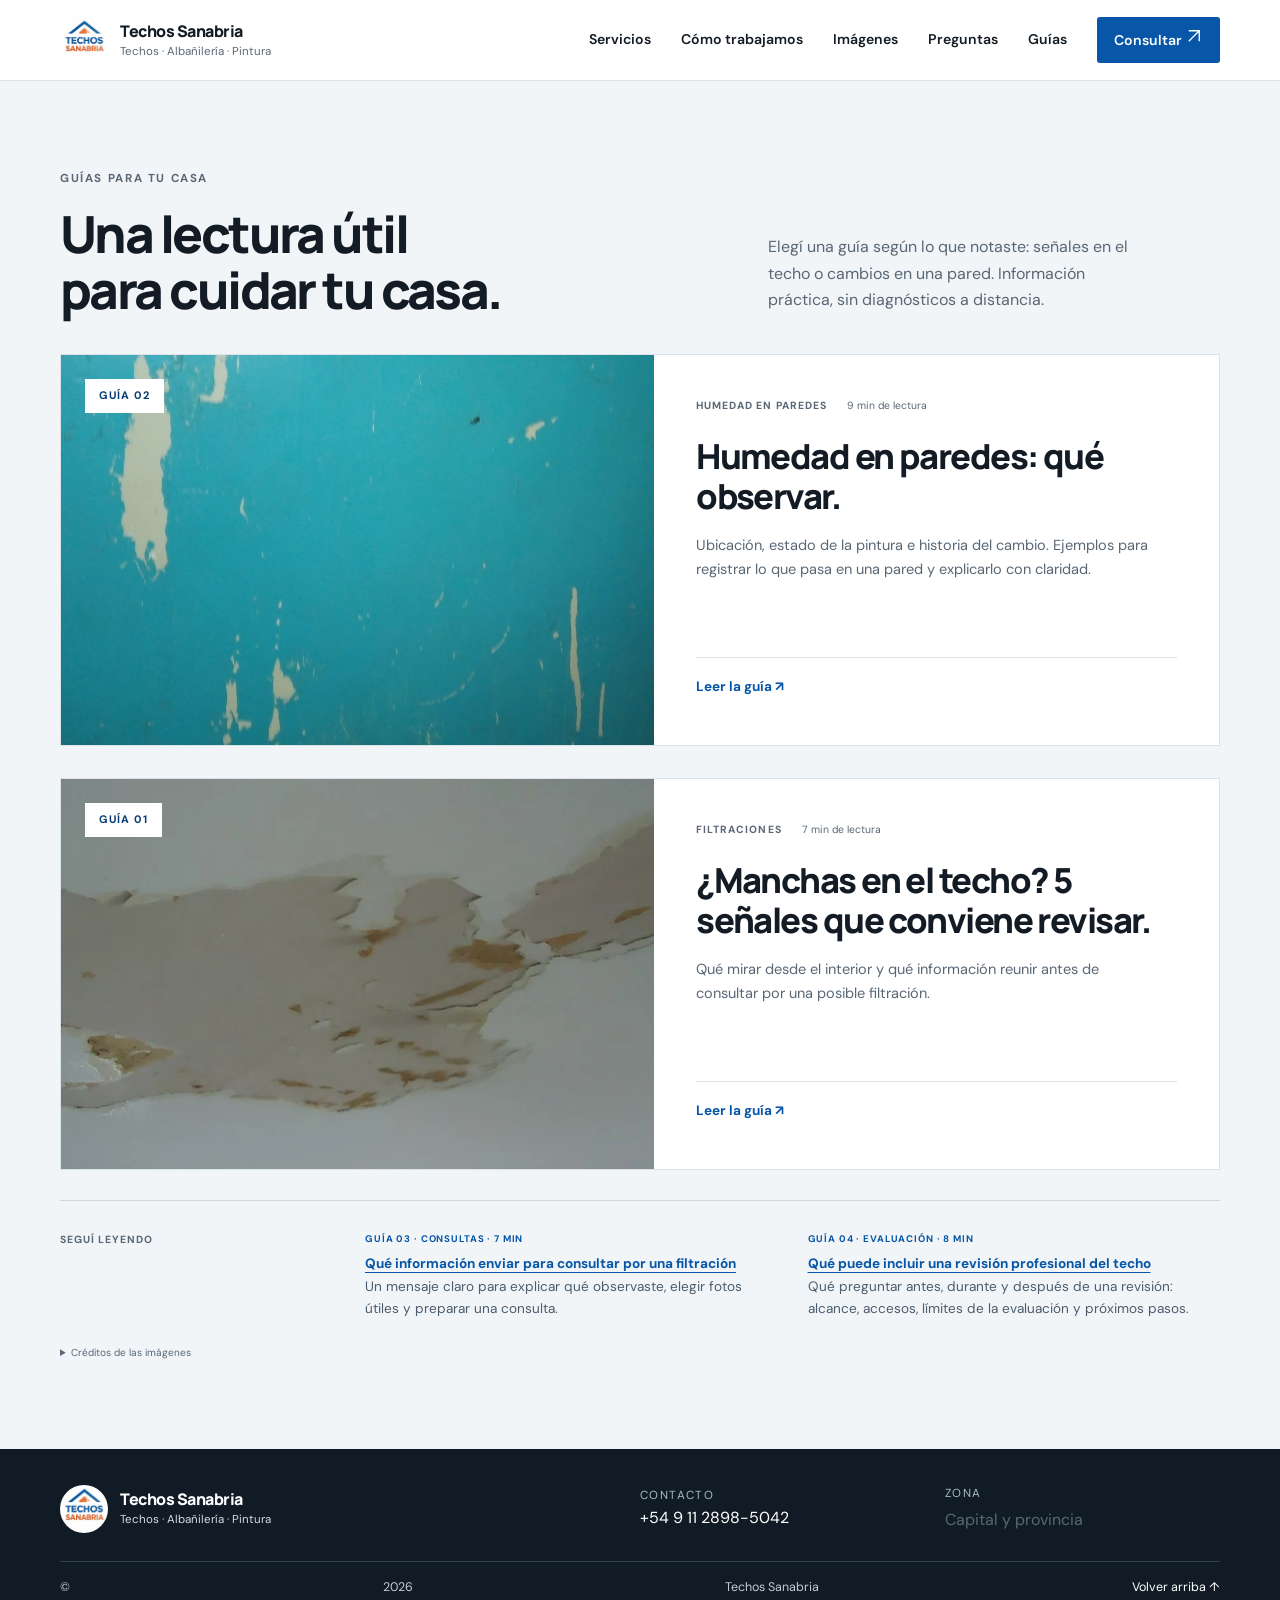
==== commit 5d38a3d0: "Publish roof inspection guide" ====
--- a/blogs/index.html
+++ b/blogs/index.html
@@ -6,7 +6,7 @@
       <nav class="site-nav" id="site-nav" aria-label="Navegación principal"><a href="../#servicios">Servicios</a><a href="../#metodo">Cómo trabajamos</a><a href="../#imagenes">Imágenes</a><a href="../#preguntas">Preguntas</a><a href="../#blog">Guías</a><a class="nav-contact" href="../#contacto">Consultar <svg aria-hidden="true" width="18" height="18" viewBox="0 0 24 24" fill="none" stroke="currentColor" stroke-width="1.8"><path d="M5 19 19 5M5 5h14v14"/></svg></a></nav>
     </div>
   </header>
-<main id="contenido"><section class="section guide-preview"><div class="shell"><div class="guide-preview-heading"><div><p class="eyebrow">GUÍAS PARA TU CASA</p><h1>Una lectura útil<br>para cuidar tu casa.</h1></div><p>Elegí una guía según lo que notaste: señales en el techo o cambios en una pared. Información práctica, sin diagnósticos a distancia.</p></div><div class="guide-collection"><article class="guide-feature"><a class="guide-feature-image" href="../blogs/humedad-en-paredes-que-observar/" tabindex="-1" aria-hidden="true"><img src="../images/blog/humedad-pared-pintura.jpg" width="2182" height="2420" alt="" loading="lazy" decoding="async"><span>GUÍA 02</span></a><div class="guide-feature-copy"><p class="guide-feature-meta">HUMEDAD EN PAREDES <span>9 min de lectura</span></p><h3><a href="../blogs/humedad-en-paredes-que-observar/">Humedad en paredes: qué observar.</a></h3><p>Ubicación, estado de la pintura e historia del cambio. Ejemplos para registrar lo que pasa en una pared y explicarlo con claridad.</p><a class="guide-feature-cta" href="../blogs/humedad-en-paredes-que-observar/">Leer la guía ↗</a></div></article><article class="guide-feature"><a class="guide-feature-image" href="../blogs/senales-de-filtracion-en-el-techo/" tabindex="-1" aria-hidden="true"><img src="../images/blog/peeling.webp" width="931" height="678" alt="" loading="lazy" decoding="async"><span>GUÍA 01</span></a><div class="guide-feature-copy"><p class="guide-feature-meta">FILTRACIONES <span>7 min de lectura</span></p><h3><a href="../blogs/senales-de-filtracion-en-el-techo/">¿Manchas en el techo? 5 señales que conviene revisar.</a></h3><p>Qué mirar desde el interior y qué información reunir antes de consultar por una posible filtración.</p><a class="guide-feature-cta" href="../blogs/senales-de-filtracion-en-el-techo/">Leer la guía ↗</a></div></article></div><div class="guide-preview-bottom"><p>SEGUÍ LEYENDO</p><ul><li><span>GUÍA 03 · CONSULTAS · 7 MIN</span><a href="../blogs/que-enviar-para-consultar-por-una-filtracion/">Qué información enviar para consultar por una filtración</a><br>Un mensaje claro para explicar qué observaste, elegir fotos útiles y preparar una consulta.</li><li><span>PRÓXIMA GUÍA</span>Qué puede incluir una revisión profesional del techo</li></ul></div><details class="guide-preview-credit"><summary>Créditos de las imágenes</summary><p>Fotografías ilustrativas. Pared: <a href="https://commons.wikimedia.org/wiki/File:Paint_peeling_off_bathroom_wall.jpg">Doggo19292 / Wikimedia Commons</a>, <a href="https://creativecommons.org/licenses/by-sa/4.0/">CC BY-SA 4.0</a>, sin modificaciones. Créditos completos en cada artículo.</p></details></div></section></main><footer class="site-footer">
+<main id="contenido"><section class="section guide-preview"><div class="shell"><div class="guide-preview-heading"><div><p class="eyebrow">GUÍAS PARA TU CASA</p><h1>Una lectura útil<br>para cuidar tu casa.</h1></div><p>Elegí una guía según lo que notaste: señales en el techo o cambios en una pared. Información práctica, sin diagnósticos a distancia.</p></div><div class="guide-collection"><article class="guide-feature"><a class="guide-feature-image" href="../blogs/humedad-en-paredes-que-observar/" tabindex="-1" aria-hidden="true"><img src="../images/blog/humedad-pared-pintura.jpg" width="2182" height="2420" alt="" loading="lazy" decoding="async"><span>GUÍA 02</span></a><div class="guide-feature-copy"><p class="guide-feature-meta">HUMEDAD EN PAREDES <span>9 min de lectura</span></p><h3><a href="../blogs/humedad-en-paredes-que-observar/">Humedad en paredes: qué observar.</a></h3><p>Ubicación, estado de la pintura e historia del cambio. Ejemplos para registrar lo que pasa en una pared y explicarlo con claridad.</p><a class="guide-feature-cta" href="../blogs/humedad-en-paredes-que-observar/">Leer la guía ↗</a></div></article><article class="guide-feature"><a class="guide-feature-image" href="../blogs/senales-de-filtracion-en-el-techo/" tabindex="-1" aria-hidden="true"><img src="../images/blog/peeling.webp" width="931" height="678" alt="" loading="lazy" decoding="async"><span>GUÍA 01</span></a><div class="guide-feature-copy"><p class="guide-feature-meta">FILTRACIONES <span>7 min de lectura</span></p><h3><a href="../blogs/senales-de-filtracion-en-el-techo/">¿Manchas en el techo? 5 señales que conviene revisar.</a></h3><p>Qué mirar desde el interior y qué información reunir antes de consultar por una posible filtración.</p><a class="guide-feature-cta" href="../blogs/senales-de-filtracion-en-el-techo/">Leer la guía ↗</a></div></article></div><div class="guide-preview-bottom"><p>SEGUÍ LEYENDO</p><ul><li><span>GUÍA 03 · CONSULTAS · 7 MIN</span><a href="../blogs/que-enviar-para-consultar-por-una-filtracion/">Qué información enviar para consultar por una filtración</a><br>Un mensaje claro para explicar qué observaste, elegir fotos útiles y preparar una consulta.</li><li><span>GUÍA 04 · EVALUACIÓN · 8 MIN</span><a href="revision-profesional-del-techo/">Qué puede incluir una revisión profesional del techo</a><br>Qué preguntar antes, durante y después de una revisión: alcance, accesos, límites de la evaluación y próximos pasos.</li></ul></div><details class="guide-preview-credit"><summary>Créditos de las imágenes</summary><p>Fotografías ilustrativas. Pared: <a href="https://commons.wikimedia.org/wiki/File:Paint_peeling_off_bathroom_wall.jpg">Doggo19292 / Wikimedia Commons</a>, <a href="https://creativecommons.org/licenses/by-sa/4.0/">CC BY-SA 4.0</a>, sin modificaciones. Créditos completos en cada artículo.</p></details></div></section></main><footer class="site-footer">
       <div class="shell footer-inner"><a class="brand footer-brand" href="../#inicio"><img src="../images/logo-techos-sanabria.webp" alt="" width="44" height="44" loading="lazy" decoding="async"><span><strong>Techos Sanabria</strong><small>Techos · Albañilería · Pintura</small></span></a><div><span>Contacto</span><a href="tel:+5491128985042">+54 9 11 2898-5042</a></div><div><span>Zona</span><p>Capital y provincia</p></div></div>
       <div class="shell footer-bottom">© <span id="currentYear">2026</span> Techos Sanabria <a href="../#inicio">Volver arriba ↑</a></div>
     </footer><script>const button=document.querySelector('.menu-toggle'),nav=document.querySelector('.site-nav');button.addEventListener('click',()=>{const open=button.getAttribute('aria-expanded')!=='true';button.setAttribute('aria-expanded',String(open));nav.classList.toggle('is-open',open);});nav.querySelectorAll('a').forEach(a=>a.addEventListener('click',()=>{button.setAttribute('aria-expanded','false');nav.classList.remove('is-open');}));</script></body></html>
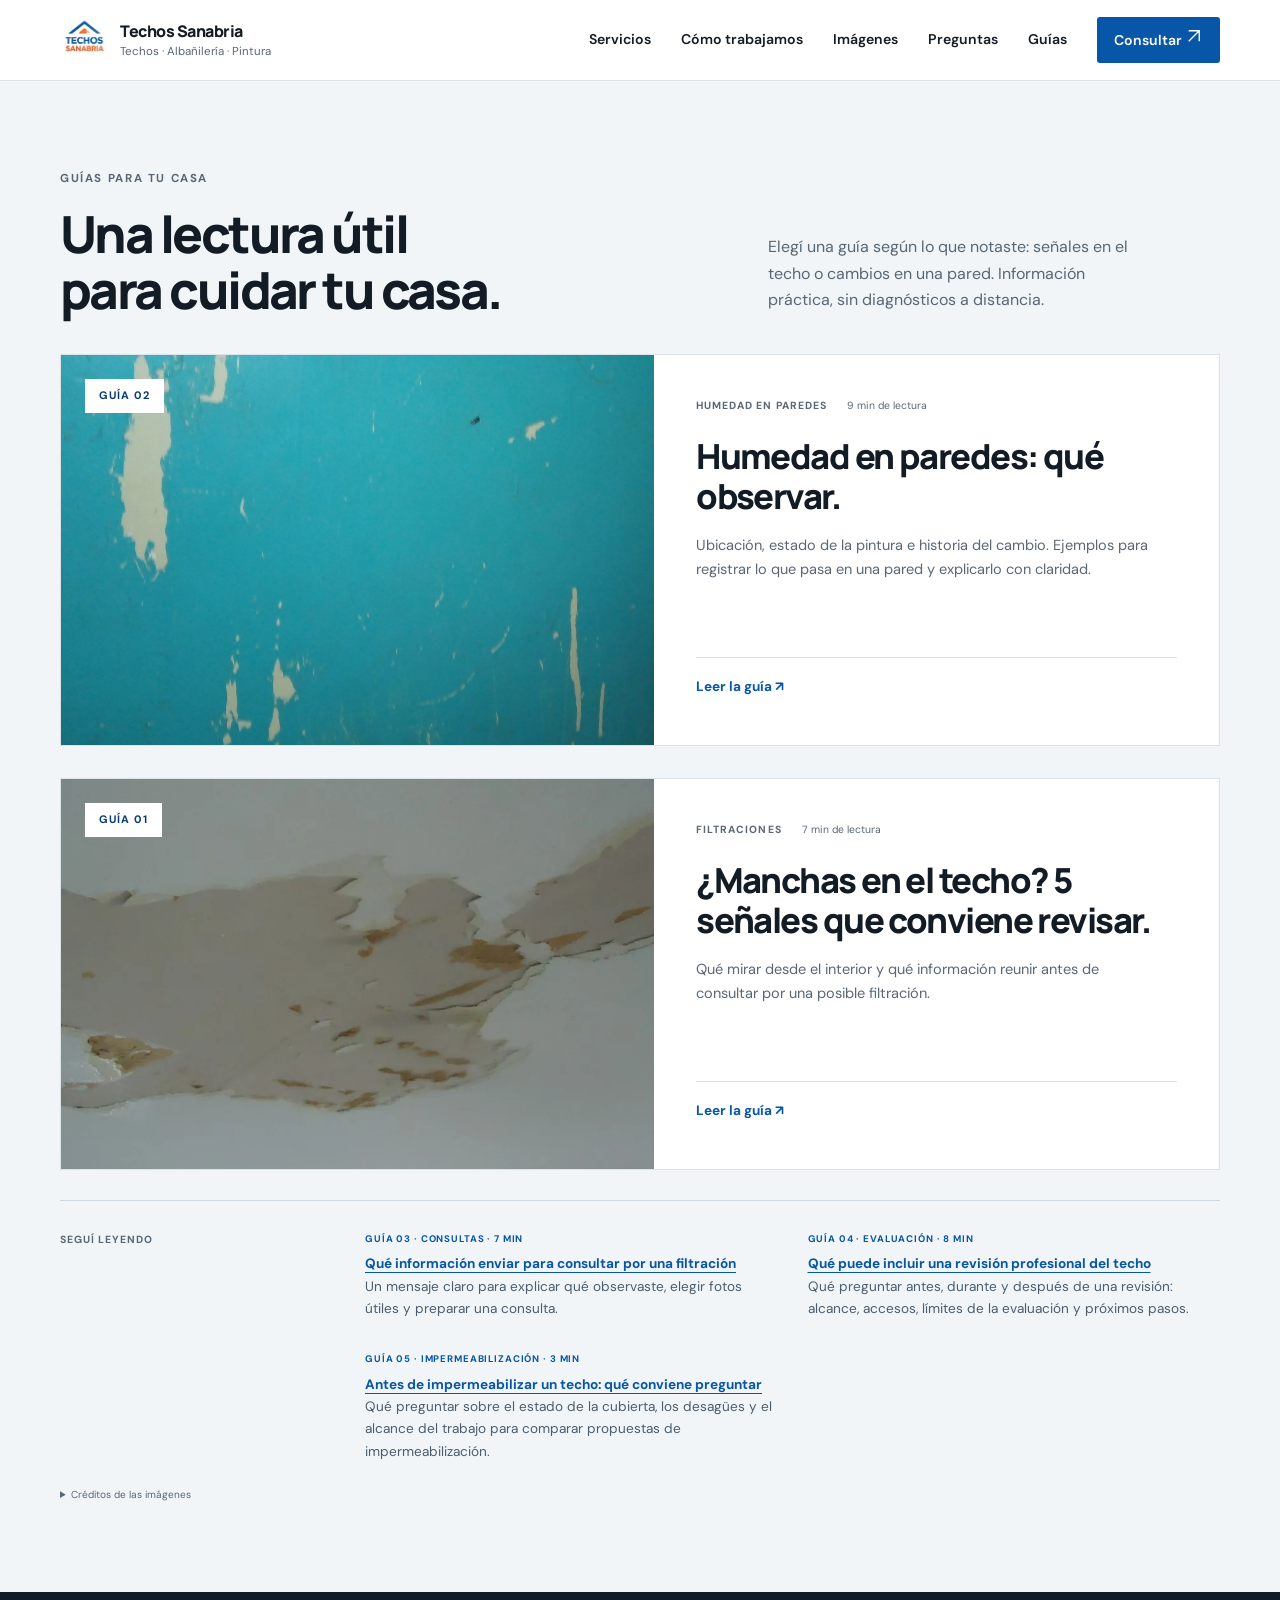
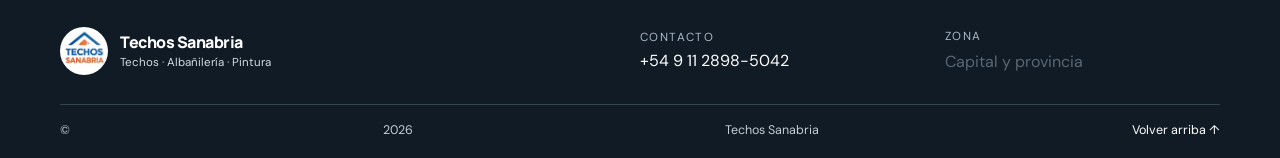
==== commit 89c0e849: "Publicar guía sobre impermeabilización de techos" ====
--- a/blogs/index.html
+++ b/blogs/index.html
@@ -6,7 +6,7 @@
       <nav class="site-nav" id="site-nav" aria-label="Navegación principal"><a href="../#servicios">Servicios</a><a href="../#metodo">Cómo trabajamos</a><a href="../#imagenes">Imágenes</a><a href="../#preguntas">Preguntas</a><a href="../#blog">Guías</a><a class="nav-contact" href="../#contacto">Consultar <svg aria-hidden="true" width="18" height="18" viewBox="0 0 24 24" fill="none" stroke="currentColor" stroke-width="1.8"><path d="M5 19 19 5M5 5h14v14"/></svg></a></nav>
     </div>
   </header>
-<main id="contenido"><section class="section guide-preview"><div class="shell"><div class="guide-preview-heading"><div><p class="eyebrow">GUÍAS PARA TU CASA</p><h1>Una lectura útil<br>para cuidar tu casa.</h1></div><p>Elegí una guía según lo que notaste: señales en el techo o cambios en una pared. Información práctica, sin diagnósticos a distancia.</p></div><div class="guide-collection"><article class="guide-feature"><a class="guide-feature-image" href="../blogs/humedad-en-paredes-que-observar/" tabindex="-1" aria-hidden="true"><img src="../images/blog/humedad-pared-pintura.jpg" width="2182" height="2420" alt="" loading="lazy" decoding="async"><span>GUÍA 02</span></a><div class="guide-feature-copy"><p class="guide-feature-meta">HUMEDAD EN PAREDES <span>9 min de lectura</span></p><h3><a href="../blogs/humedad-en-paredes-que-observar/">Humedad en paredes: qué observar.</a></h3><p>Ubicación, estado de la pintura e historia del cambio. Ejemplos para registrar lo que pasa en una pared y explicarlo con claridad.</p><a class="guide-feature-cta" href="../blogs/humedad-en-paredes-que-observar/">Leer la guía ↗</a></div></article><article class="guide-feature"><a class="guide-feature-image" href="../blogs/senales-de-filtracion-en-el-techo/" tabindex="-1" aria-hidden="true"><img src="../images/blog/peeling.webp" width="931" height="678" alt="" loading="lazy" decoding="async"><span>GUÍA 01</span></a><div class="guide-feature-copy"><p class="guide-feature-meta">FILTRACIONES <span>7 min de lectura</span></p><h3><a href="../blogs/senales-de-filtracion-en-el-techo/">¿Manchas en el techo? 5 señales que conviene revisar.</a></h3><p>Qué mirar desde el interior y qué información reunir antes de consultar por una posible filtración.</p><a class="guide-feature-cta" href="../blogs/senales-de-filtracion-en-el-techo/">Leer la guía ↗</a></div></article></div><div class="guide-preview-bottom"><p>SEGUÍ LEYENDO</p><ul><li><span>GUÍA 03 · CONSULTAS · 7 MIN</span><a href="../blogs/que-enviar-para-consultar-por-una-filtracion/">Qué información enviar para consultar por una filtración</a><br>Un mensaje claro para explicar qué observaste, elegir fotos útiles y preparar una consulta.</li><li><span>GUÍA 04 · EVALUACIÓN · 8 MIN</span><a href="revision-profesional-del-techo/">Qué puede incluir una revisión profesional del techo</a><br>Qué preguntar antes, durante y después de una revisión: alcance, accesos, límites de la evaluación y próximos pasos.</li></ul></div><details class="guide-preview-credit"><summary>Créditos de las imágenes</summary><p>Fotografías ilustrativas. Pared: <a href="https://commons.wikimedia.org/wiki/File:Paint_peeling_off_bathroom_wall.jpg">Doggo19292 / Wikimedia Commons</a>, <a href="https://creativecommons.org/licenses/by-sa/4.0/">CC BY-SA 4.0</a>, sin modificaciones. Créditos completos en cada artículo.</p></details></div></section></main><footer class="site-footer">
+<main id="contenido"><section class="section guide-preview"><div class="shell"><div class="guide-preview-heading"><div><p class="eyebrow">GUÍAS PARA TU CASA</p><h1>Una lectura útil<br>para cuidar tu casa.</h1></div><p>Elegí una guía según lo que notaste: señales en el techo o cambios en una pared. Información práctica, sin diagnósticos a distancia.</p></div><div class="guide-collection"><article class="guide-feature"><a class="guide-feature-image" href="../blogs/humedad-en-paredes-que-observar/" tabindex="-1" aria-hidden="true"><img src="../images/blog/humedad-pared-pintura.jpg" width="2182" height="2420" alt="" loading="lazy" decoding="async"><span>GUÍA 02</span></a><div class="guide-feature-copy"><p class="guide-feature-meta">HUMEDAD EN PAREDES <span>9 min de lectura</span></p><h3><a href="../blogs/humedad-en-paredes-que-observar/">Humedad en paredes: qué observar.</a></h3><p>Ubicación, estado de la pintura e historia del cambio. Ejemplos para registrar lo que pasa en una pared y explicarlo con claridad.</p><a class="guide-feature-cta" href="../blogs/humedad-en-paredes-que-observar/">Leer la guía ↗</a></div></article><article class="guide-feature"><a class="guide-feature-image" href="../blogs/senales-de-filtracion-en-el-techo/" tabindex="-1" aria-hidden="true"><img src="../images/blog/peeling.webp" width="931" height="678" alt="" loading="lazy" decoding="async"><span>GUÍA 01</span></a><div class="guide-feature-copy"><p class="guide-feature-meta">FILTRACIONES <span>7 min de lectura</span></p><h3><a href="../blogs/senales-de-filtracion-en-el-techo/">¿Manchas en el techo? 5 señales que conviene revisar.</a></h3><p>Qué mirar desde el interior y qué información reunir antes de consultar por una posible filtración.</p><a class="guide-feature-cta" href="../blogs/senales-de-filtracion-en-el-techo/">Leer la guía ↗</a></div></article></div><div class="guide-preview-bottom"><p>SEGUÍ LEYENDO</p><ul><li><span>GUÍA 03 · CONSULTAS · 7 MIN</span><a href="../blogs/que-enviar-para-consultar-por-una-filtracion/">Qué información enviar para consultar por una filtración</a><br>Un mensaje claro para explicar qué observaste, elegir fotos útiles y preparar una consulta.</li><li><span>GUÍA 04 · EVALUACIÓN · 8 MIN</span><a href="revision-profesional-del-techo/">Qué puede incluir una revisión profesional del techo</a><br>Qué preguntar antes, durante y después de una revisión: alcance, accesos, límites de la evaluación y próximos pasos.</li><li><span>GUÍA 05 · IMPERMEABILIZACIÓN · 3 MIN</span><a href="antes-de-impermeabilizar-un-techo/">Antes de impermeabilizar un techo: qué conviene preguntar</a><br>Qué preguntar sobre el estado de la cubierta, los desagües y el alcance del trabajo para comparar propuestas de impermeabilización.</li></ul></div><details class="guide-preview-credit"><summary>Créditos de las imágenes</summary><p>Fotografías ilustrativas. Pared: <a href="https://commons.wikimedia.org/wiki/File:Paint_peeling_off_bathroom_wall.jpg">Doggo19292 / Wikimedia Commons</a>, <a href="https://creativecommons.org/licenses/by-sa/4.0/">CC BY-SA 4.0</a>, sin modificaciones. Créditos completos en cada artículo.</p></details></div></section></main><footer class="site-footer">
       <div class="shell footer-inner"><a class="brand footer-brand" href="../#inicio"><img src="../images/logo-techos-sanabria.webp" alt="" width="44" height="44" loading="lazy" decoding="async"><span><strong>Techos Sanabria</strong><small>Techos · Albañilería · Pintura</small></span></a><div><span>Contacto</span><a href="tel:+5491128985042">+54 9 11 2898-5042</a></div><div><span>Zona</span><p>Capital y provincia</p></div></div>
       <div class="shell footer-bottom">© <span id="currentYear">2026</span> Techos Sanabria <a href="../#inicio">Volver arriba ↑</a></div>
     </footer><script>const button=document.querySelector('.menu-toggle'),nav=document.querySelector('.site-nav');button.addEventListener('click',()=>{const open=button.getAttribute('aria-expanded')!=='true';button.setAttribute('aria-expanded',String(open));nav.classList.toggle('is-open',open);});nav.querySelectorAll('a').forEach(a=>a.addEventListener('click',()=>{button.setAttribute('aria-expanded','false');nav.classList.remove('is-open');}));</script></body></html>
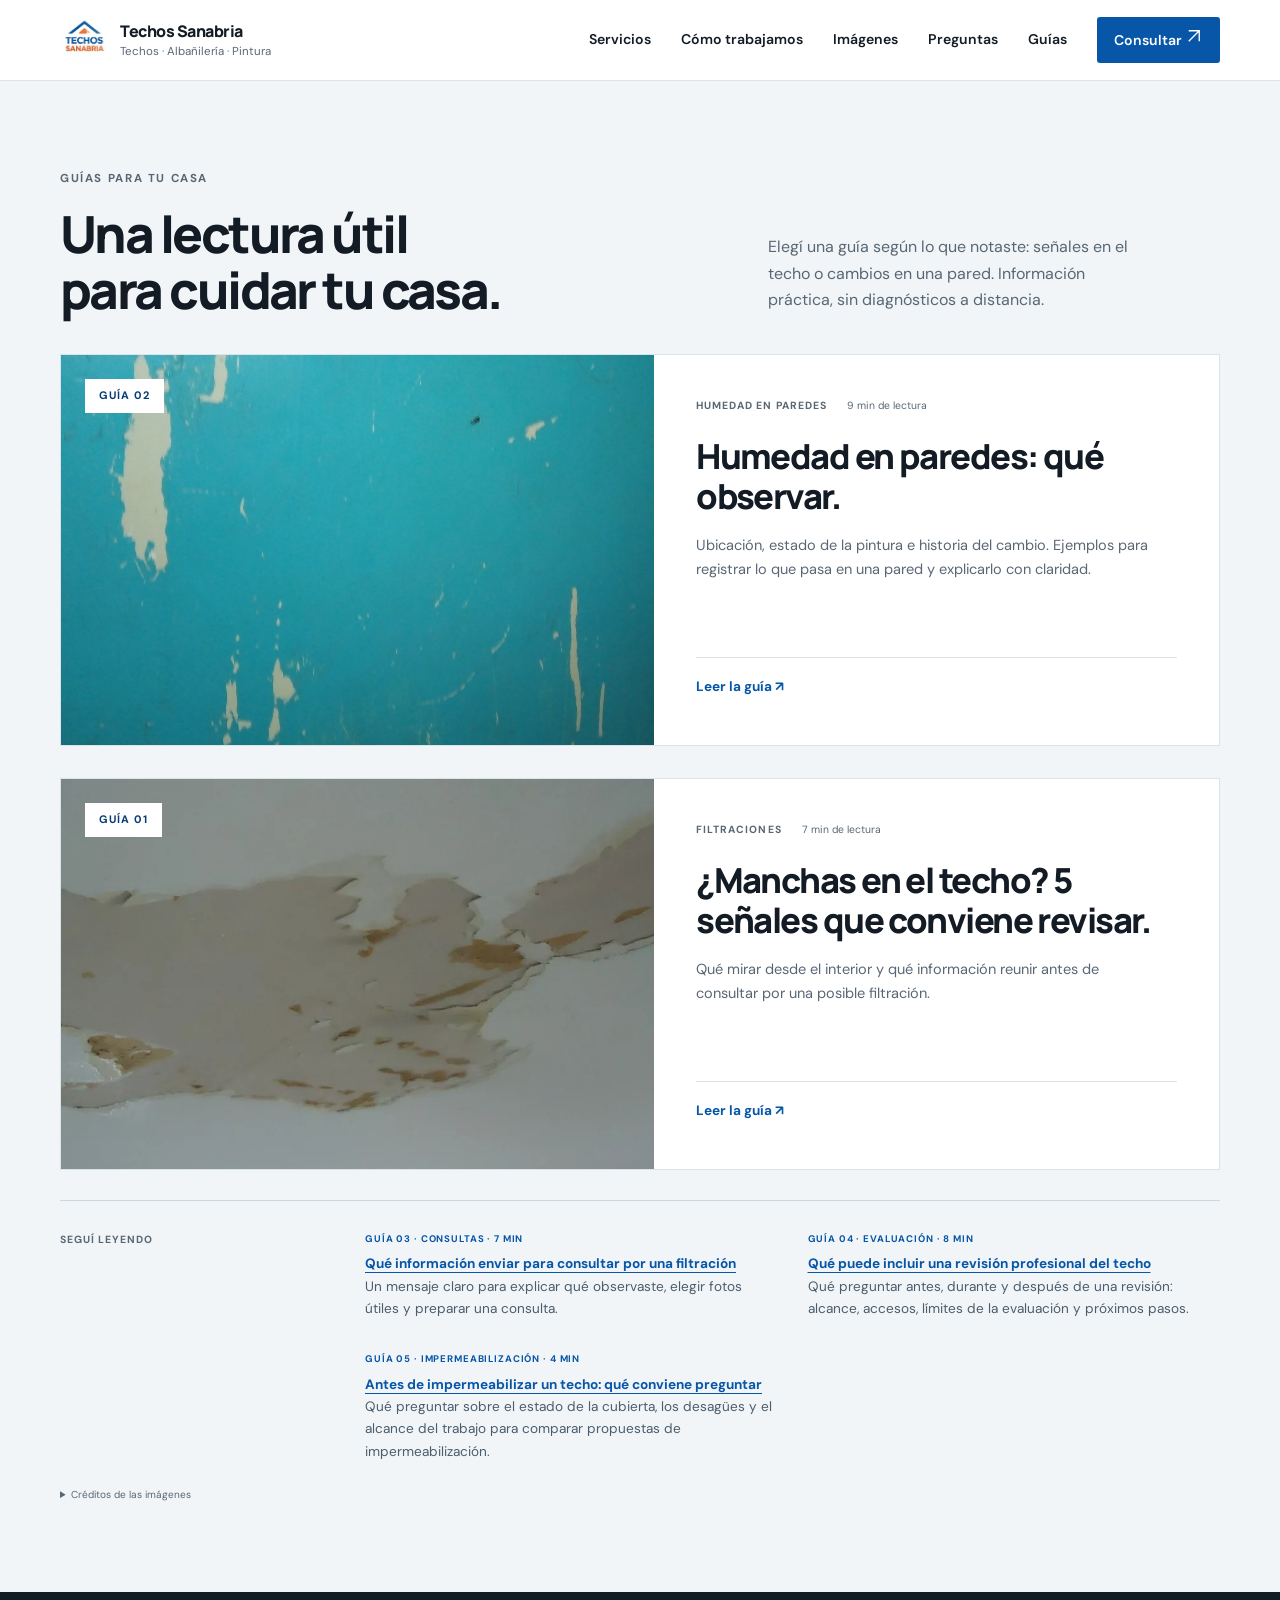
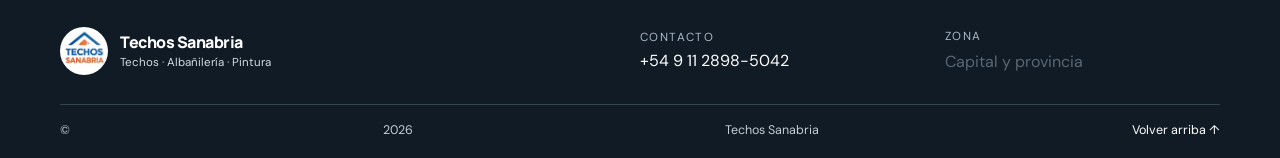
==== commit 737b5a3a: "Recuperar el formato editorial y las imágenes de la guía 05" ====
--- a/blogs/index.html
+++ b/blogs/index.html
@@ -6,7 +6,7 @@
       <nav class="site-nav" id="site-nav" aria-label="Navegación principal"><a href="../#servicios">Servicios</a><a href="../#metodo">Cómo trabajamos</a><a href="../#imagenes">Imágenes</a><a href="../#preguntas">Preguntas</a><a href="../#blog">Guías</a><a class="nav-contact" href="../#contacto">Consultar <svg aria-hidden="true" width="18" height="18" viewBox="0 0 24 24" fill="none" stroke="currentColor" stroke-width="1.8"><path d="M5 19 19 5M5 5h14v14"/></svg></a></nav>
     </div>
   </header>
-<main id="contenido"><section class="section guide-preview"><div class="shell"><div class="guide-preview-heading"><div><p class="eyebrow">GUÍAS PARA TU CASA</p><h1>Una lectura útil<br>para cuidar tu casa.</h1></div><p>Elegí una guía según lo que notaste: señales en el techo o cambios en una pared. Información práctica, sin diagnósticos a distancia.</p></div><div class="guide-collection"><article class="guide-feature"><a class="guide-feature-image" href="../blogs/humedad-en-paredes-que-observar/" tabindex="-1" aria-hidden="true"><img src="../images/blog/humedad-pared-pintura.jpg" width="2182" height="2420" alt="" loading="lazy" decoding="async"><span>GUÍA 02</span></a><div class="guide-feature-copy"><p class="guide-feature-meta">HUMEDAD EN PAREDES <span>9 min de lectura</span></p><h3><a href="../blogs/humedad-en-paredes-que-observar/">Humedad en paredes: qué observar.</a></h3><p>Ubicación, estado de la pintura e historia del cambio. Ejemplos para registrar lo que pasa en una pared y explicarlo con claridad.</p><a class="guide-feature-cta" href="../blogs/humedad-en-paredes-que-observar/">Leer la guía ↗</a></div></article><article class="guide-feature"><a class="guide-feature-image" href="../blogs/senales-de-filtracion-en-el-techo/" tabindex="-1" aria-hidden="true"><img src="../images/blog/peeling.webp" width="931" height="678" alt="" loading="lazy" decoding="async"><span>GUÍA 01</span></a><div class="guide-feature-copy"><p class="guide-feature-meta">FILTRACIONES <span>7 min de lectura</span></p><h3><a href="../blogs/senales-de-filtracion-en-el-techo/">¿Manchas en el techo? 5 señales que conviene revisar.</a></h3><p>Qué mirar desde el interior y qué información reunir antes de consultar por una posible filtración.</p><a class="guide-feature-cta" href="../blogs/senales-de-filtracion-en-el-techo/">Leer la guía ↗</a></div></article></div><div class="guide-preview-bottom"><p>SEGUÍ LEYENDO</p><ul><li><span>GUÍA 03 · CONSULTAS · 7 MIN</span><a href="../blogs/que-enviar-para-consultar-por-una-filtracion/">Qué información enviar para consultar por una filtración</a><br>Un mensaje claro para explicar qué observaste, elegir fotos útiles y preparar una consulta.</li><li><span>GUÍA 04 · EVALUACIÓN · 8 MIN</span><a href="revision-profesional-del-techo/">Qué puede incluir una revisión profesional del techo</a><br>Qué preguntar antes, durante y después de una revisión: alcance, accesos, límites de la evaluación y próximos pasos.</li><li><span>GUÍA 05 · IMPERMEABILIZACIÓN · 3 MIN</span><a href="antes-de-impermeabilizar-un-techo/">Antes de impermeabilizar un techo: qué conviene preguntar</a><br>Qué preguntar sobre el estado de la cubierta, los desagües y el alcance del trabajo para comparar propuestas de impermeabilización.</li></ul></div><details class="guide-preview-credit"><summary>Créditos de las imágenes</summary><p>Fotografías ilustrativas. Pared: <a href="https://commons.wikimedia.org/wiki/File:Paint_peeling_off_bathroom_wall.jpg">Doggo19292 / Wikimedia Commons</a>, <a href="https://creativecommons.org/licenses/by-sa/4.0/">CC BY-SA 4.0</a>, sin modificaciones. Créditos completos en cada artículo.</p></details></div></section></main><footer class="site-footer">
+<main id="contenido"><section class="section guide-preview"><div class="shell"><div class="guide-preview-heading"><div><p class="eyebrow">GUÍAS PARA TU CASA</p><h1>Una lectura útil<br>para cuidar tu casa.</h1></div><p>Elegí una guía según lo que notaste: señales en el techo o cambios en una pared. Información práctica, sin diagnósticos a distancia.</p></div><div class="guide-collection"><article class="guide-feature"><a class="guide-feature-image" href="../blogs/humedad-en-paredes-que-observar/" tabindex="-1" aria-hidden="true"><img src="../images/blog/humedad-pared-pintura.jpg" width="2182" height="2420" alt="" loading="lazy" decoding="async"><span>GUÍA 02</span></a><div class="guide-feature-copy"><p class="guide-feature-meta">HUMEDAD EN PAREDES <span>9 min de lectura</span></p><h3><a href="../blogs/humedad-en-paredes-que-observar/">Humedad en paredes: qué observar.</a></h3><p>Ubicación, estado de la pintura e historia del cambio. Ejemplos para registrar lo que pasa en una pared y explicarlo con claridad.</p><a class="guide-feature-cta" href="../blogs/humedad-en-paredes-que-observar/">Leer la guía ↗</a></div></article><article class="guide-feature"><a class="guide-feature-image" href="../blogs/senales-de-filtracion-en-el-techo/" tabindex="-1" aria-hidden="true"><img src="../images/blog/peeling.webp" width="931" height="678" alt="" loading="lazy" decoding="async"><span>GUÍA 01</span></a><div class="guide-feature-copy"><p class="guide-feature-meta">FILTRACIONES <span>7 min de lectura</span></p><h3><a href="../blogs/senales-de-filtracion-en-el-techo/">¿Manchas en el techo? 5 señales que conviene revisar.</a></h3><p>Qué mirar desde el interior y qué información reunir antes de consultar por una posible filtración.</p><a class="guide-feature-cta" href="../blogs/senales-de-filtracion-en-el-techo/">Leer la guía ↗</a></div></article></div><div class="guide-preview-bottom"><p>SEGUÍ LEYENDO</p><ul><li><span>GUÍA 03 · CONSULTAS · 7 MIN</span><a href="../blogs/que-enviar-para-consultar-por-una-filtracion/">Qué información enviar para consultar por una filtración</a><br>Un mensaje claro para explicar qué observaste, elegir fotos útiles y preparar una consulta.</li><li><span>GUÍA 04 · EVALUACIÓN · 8 MIN</span><a href="revision-profesional-del-techo/">Qué puede incluir una revisión profesional del techo</a><br>Qué preguntar antes, durante y después de una revisión: alcance, accesos, límites de la evaluación y próximos pasos.</li><li><span>GUÍA 05 · IMPERMEABILIZACIÓN · 4 MIN</span><a href="antes-de-impermeabilizar-un-techo/">Antes de impermeabilizar un techo: qué conviene preguntar</a><br>Qué preguntar sobre el estado de la cubierta, los desagües y el alcance del trabajo para comparar propuestas de impermeabilización.</li></ul></div><details class="guide-preview-credit"><summary>Créditos de las imágenes</summary><p>Fotografías ilustrativas. Pared: <a href="https://commons.wikimedia.org/wiki/File:Paint_peeling_off_bathroom_wall.jpg">Doggo19292 / Wikimedia Commons</a>, <a href="https://creativecommons.org/licenses/by-sa/4.0/">CC BY-SA 4.0</a>, sin modificaciones. Créditos completos en cada artículo.</p></details></div></section></main><footer class="site-footer">
       <div class="shell footer-inner"><a class="brand footer-brand" href="../#inicio"><img src="../images/logo-techos-sanabria.webp" alt="" width="44" height="44" loading="lazy" decoding="async"><span><strong>Techos Sanabria</strong><small>Techos · Albañilería · Pintura</small></span></a><div><span>Contacto</span><a href="tel:+5491128985042">+54 9 11 2898-5042</a></div><div><span>Zona</span><p>Capital y provincia</p></div></div>
       <div class="shell footer-bottom">© <span id="currentYear">2026</span> Techos Sanabria <a href="../#inicio">Volver arriba ↑</a></div>
     </footer><script>const button=document.querySelector('.menu-toggle'),nav=document.querySelector('.site-nav');button.addEventListener('click',()=>{const open=button.getAttribute('aria-expanded')!=='true';button.setAttribute('aria-expanded',String(open));nav.classList.toggle('is-open',open);});nav.querySelectorAll('a').forEach(a=>a.addEventListener('click',()=>{button.setAttribute('aria-expanded','false');nav.classList.remove('is-open');}));</script></body></html>
